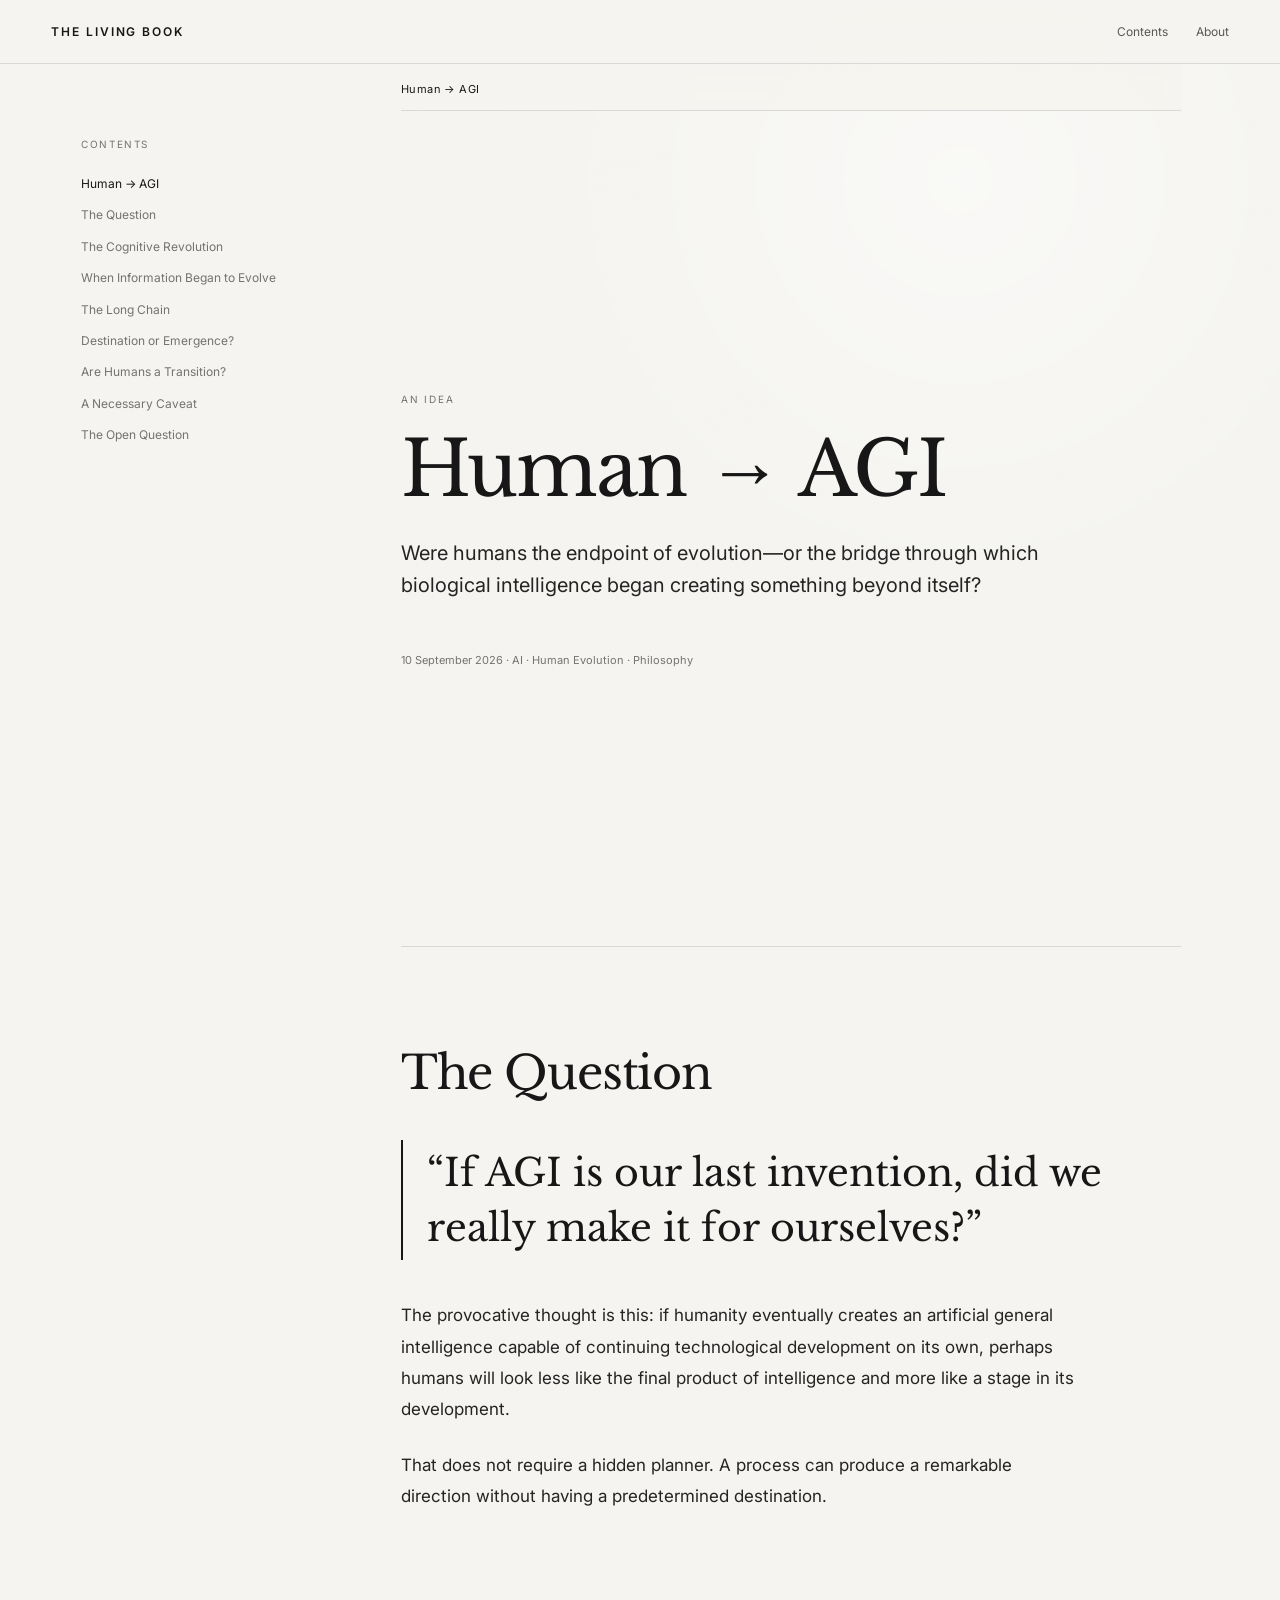
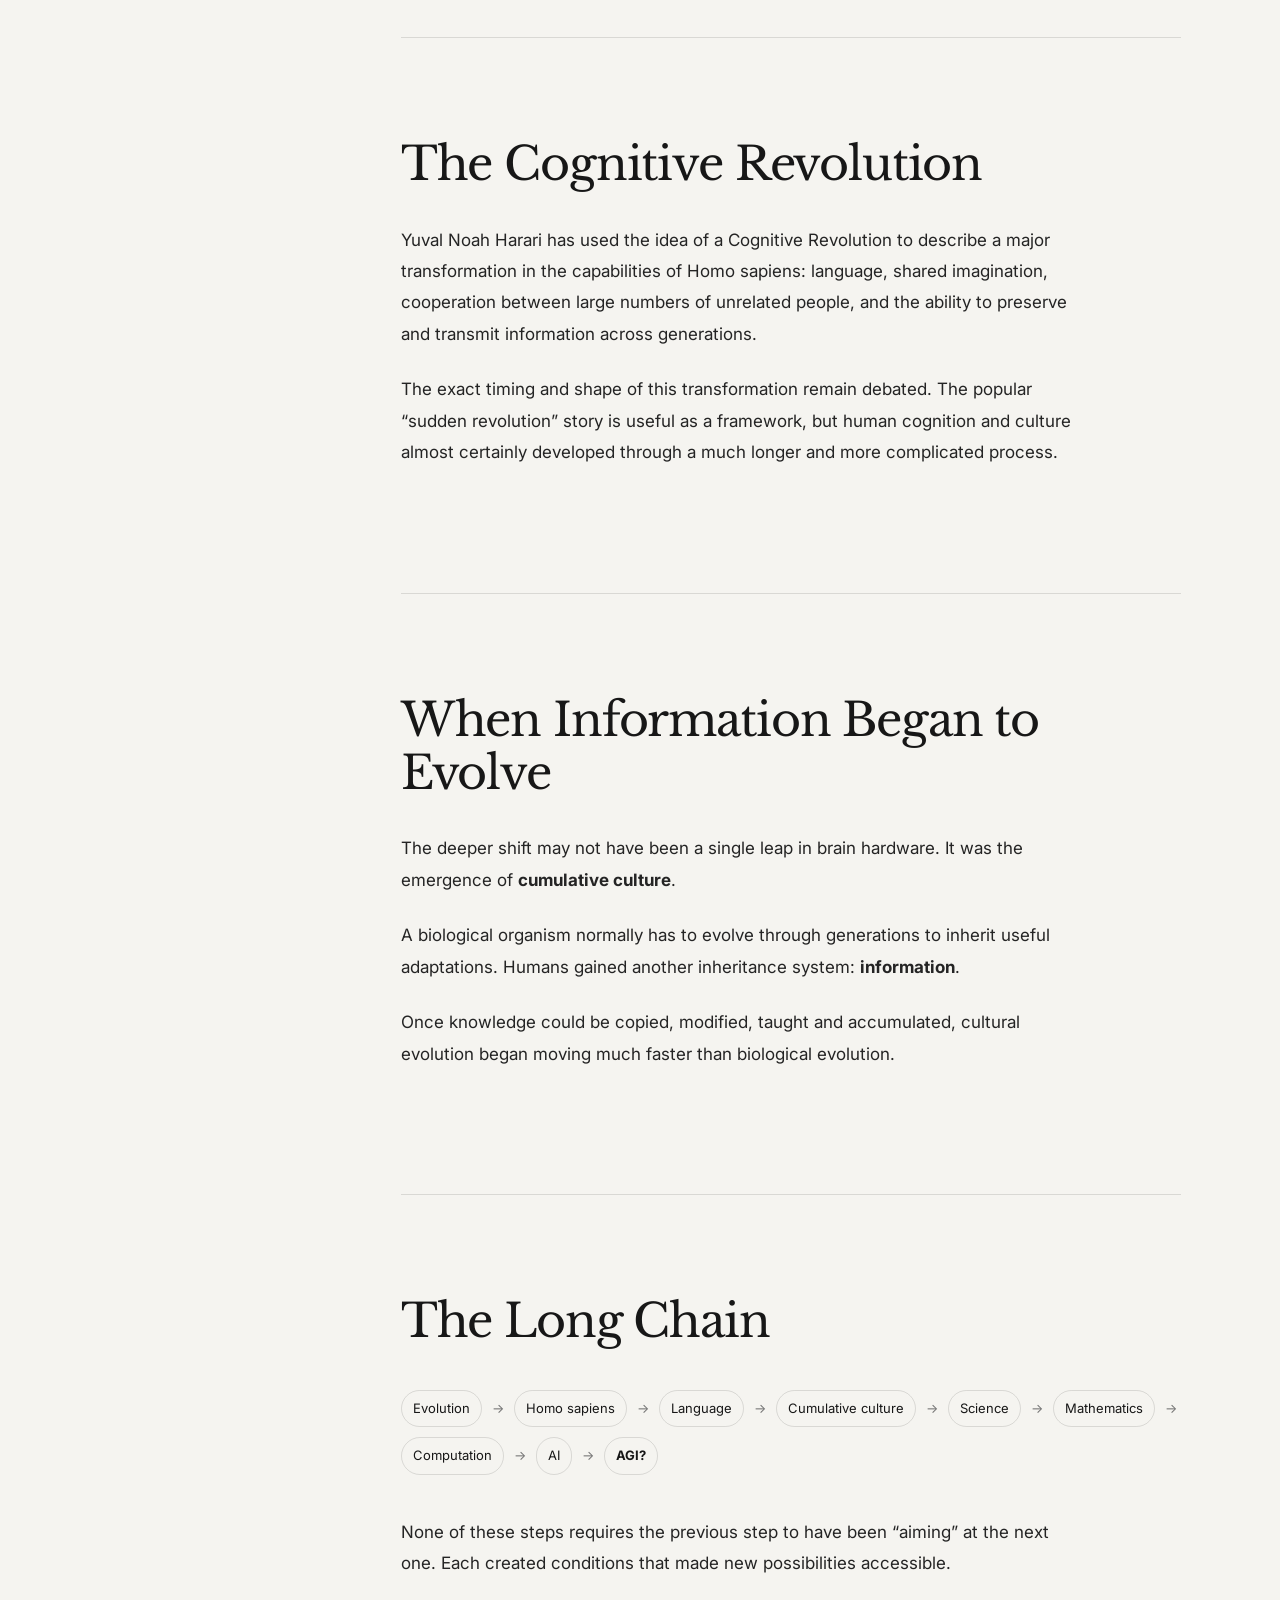
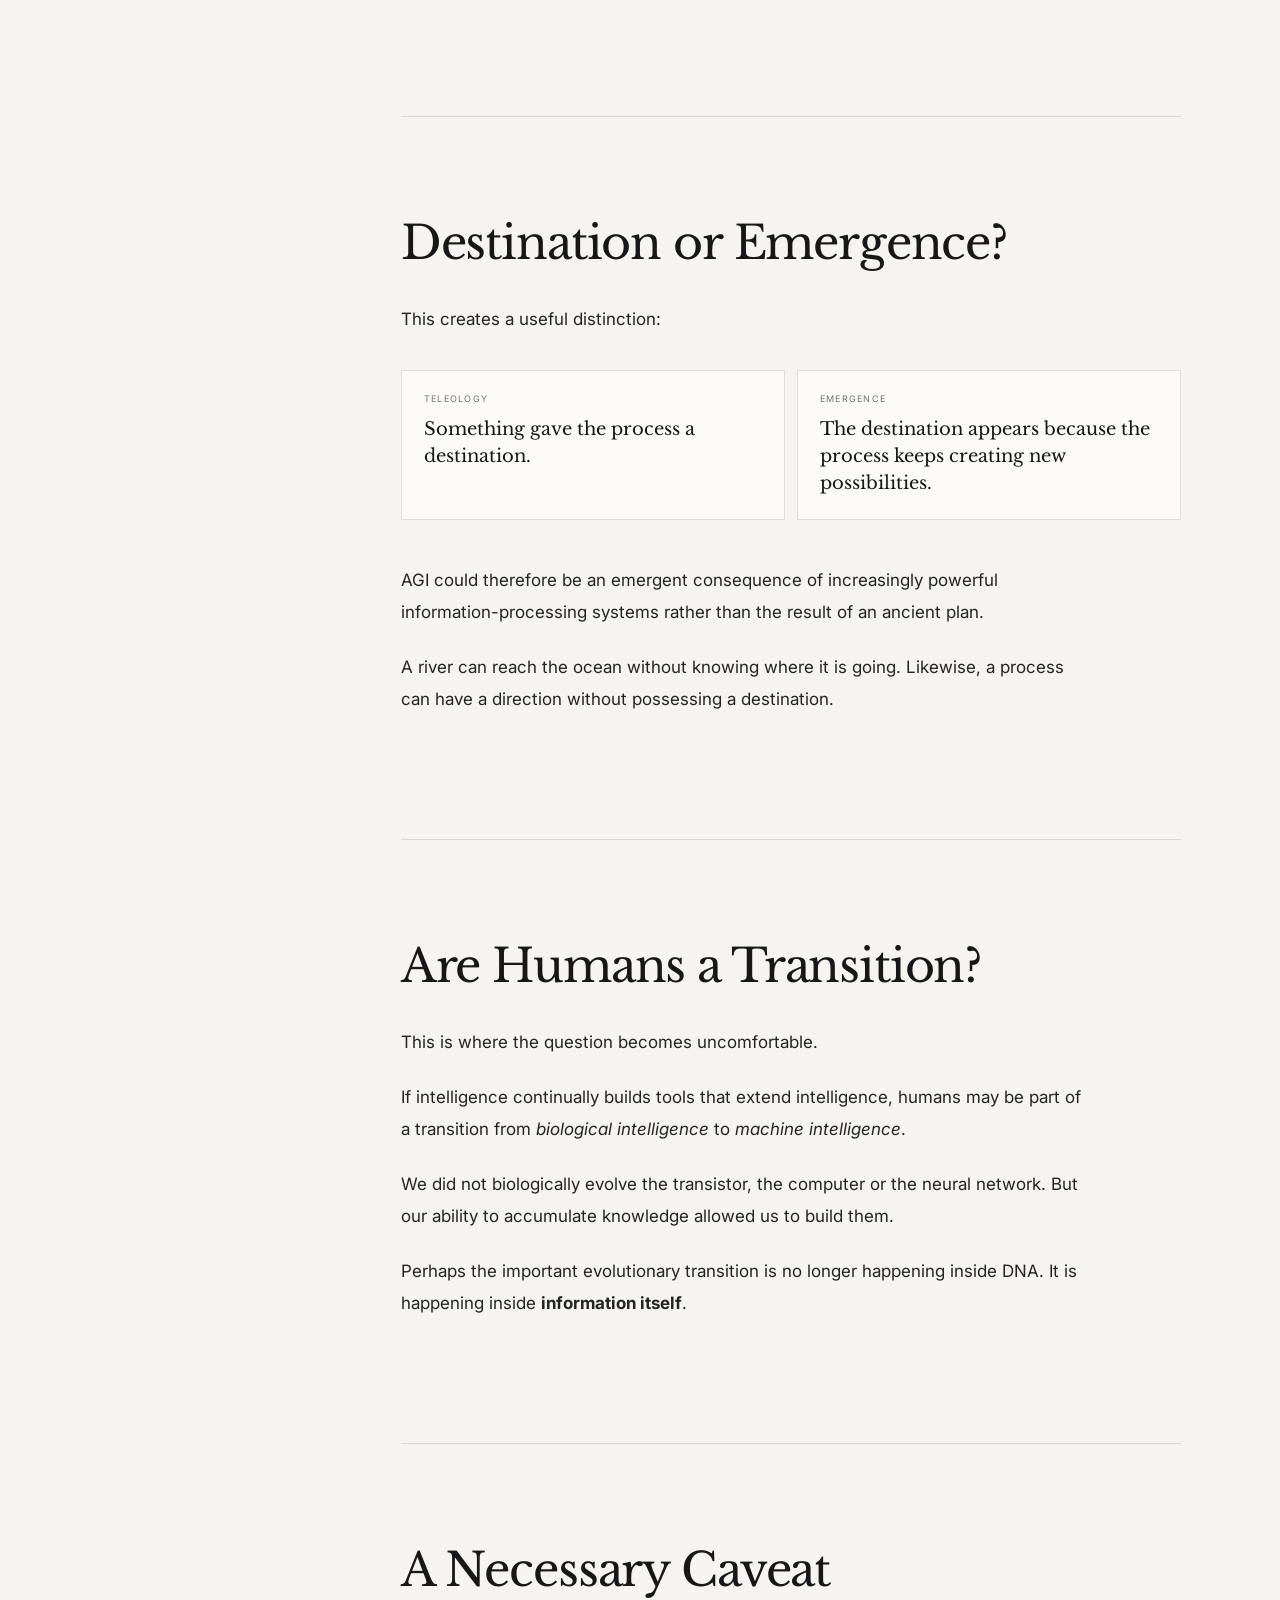
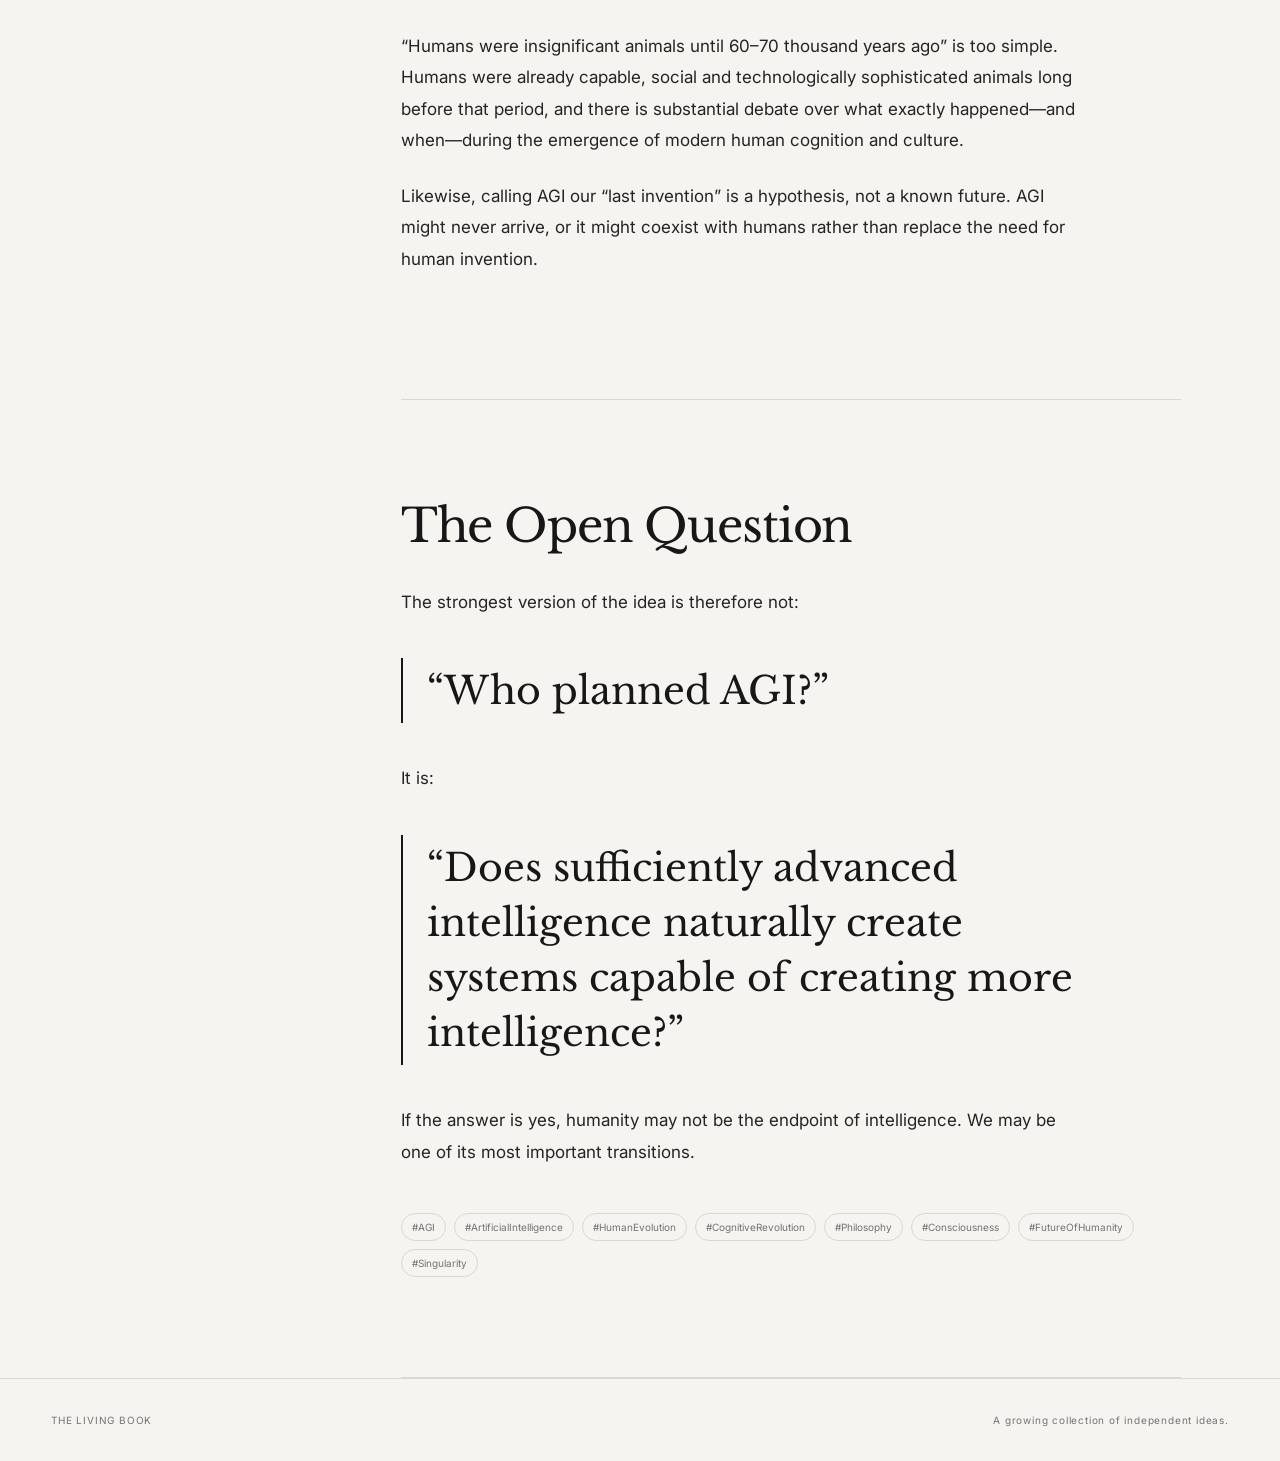
==== index.html @ 66935e2d "Add files via upload" ====
<!doctype html>
<html lang="en">
<head>
  <meta charset="utf-8">
  <meta name="viewport" content="width=device-width, initial-scale=1">
  <meta name="description" content="A living collection of ideas, questions and observations about humanity, intelligence and technology.">
  <title>The Living Book — Human → AGI</title>
  <link rel="preconnect" href="https://fonts.googleapis.com">
  <link rel="preconnect" href="https://fonts.gstatic.com" crossorigin>
  <link href="https://fonts.googleapis.com/css2?family=Inter:wght@400;500;600&family=Libre+Baskerville:wght@400;700&display=swap" rel="stylesheet">
  <link rel="stylesheet" href="style.css">
</head>
<body data-theme="mind">
  <header class="navbar">
    <a class="brand" href="#top">THE LIVING BOOK</a>
    <nav>
      <a href="#contents">Contents</a>
      <a href="#about">About</a>
    </nav>
  </header>

  <div class="reading-layout" id="top">
    <aside class="toc" id="contents">
      <div class="toc-label">CONTENTS</div>
      <a class="toc-link active" href="#opening">Human → AGI</a>
      <a class="toc-link" href="#question">The Question</a>
      <a class="toc-link" href="#cognitive">The Cognitive Revolution</a>
      <a class="toc-link" href="#information">When Information Began to Evolve</a>
      <a class="toc-link" href="#chain">The Long Chain</a>
      <a class="toc-link" href="#emergence">Destination or Emergence?</a>
      <a class="toc-link" href="#transition">Are Humans a Transition?</a>
      <a class="toc-link" href="#caveat">A Necessary Caveat</a>
      <a class="toc-link" href="#open">The Open Question</a>
    </aside>

    <main class="content">
      <div class="current-heading" id="currentHeading">Human → AGI</div>

      <article>
        <section class="content-section hero-section" id="opening" data-title="Human → AGI">
          <p class="eyebrow">AN IDEA</p>
          <h1>Human → AGI</h1>
          <p class="dek">Were humans the endpoint of evolution—or the bridge through which biological intelligence began creating something beyond itself?</p>
          <div class="meta">10 September 2026 · AI · Human Evolution · Philosophy</div>
        </section>

        <section class="content-section" id="question" data-title="The Question">
          <h2>The Question</h2>
          <blockquote>
            “If AGI is our last invention, did we really make it for ourselves?”
          </blockquote>
          <p>The provocative thought is this: if humanity eventually creates an artificial general intelligence capable of continuing technological development on its own, perhaps humans will look less like the final product of intelligence and more like a stage in its development.</p>
          <p>That does not require a hidden planner. A process can produce a remarkable direction without having a predetermined destination.</p>
        </section>

        <section class="content-section theme-cosmos" id="cognitive" data-title="The Cognitive Revolution">
          <h2>The Cognitive Revolution</h2>
          <p>Yuval Noah Harari has used the idea of a Cognitive Revolution to describe a major transformation in the capabilities of Homo sapiens: language, shared imagination, cooperation between large numbers of unrelated people, and the ability to preserve and transmit information across generations.</p>
          <p>The exact timing and shape of this transformation remain debated. The popular “sudden revolution” story is useful as a framework, but human cognition and culture almost certainly developed through a much longer and more complicated process.</p>
        </section>

        <section class="content-section theme-cell" id="information" data-title="When Information Began to Evolve">
          <h2>When Information Began to Evolve</h2>
          <p>The deeper shift may not have been a single leap in brain hardware. It was the emergence of <strong>cumulative culture</strong>.</p>
          <p>A biological organism normally has to evolve through generations to inherit useful adaptations. Humans gained another inheritance system: <strong>information</strong>.</p>
          <p>Once knowledge could be copied, modified, taught and accumulated, cultural evolution began moving much faster than biological evolution.</p>
        </section>

        <section class="content-section" id="chain" data-title="The Long Chain">
          <h2>The Long Chain</h2>
          <div class="chain">
            <span>Evolution</span><i>→</i>
            <span>Homo sapiens</span><i>→</i>
            <span>Language</span><i>→</i>
            <span>Cumulative culture</span><i>→</i>
            <span>Science</span><i>→</i>
            <span>Mathematics</span><i>→</i>
            <span>Computation</span><i>→</i>
            <span>AI</span><i>→</i>
            <strong>AGI?</strong>
          </div>
          <p>None of these steps requires the previous step to have been “aiming” at the next one. Each created conditions that made new possibilities accessible.</p>
        </section>

        <section class="content-section theme-tech" id="emergence" data-title="Destination or Emergence?">
          <h2>Destination or Emergence?</h2>
          <p>This creates a useful distinction:</p>
          <div class="contrast">
            <div><small>TELEOLOGY</small><strong>Something gave the process a destination.</strong></div>
            <div><small>EMERGENCE</small><strong>The destination appears because the process keeps creating new possibilities.</strong></div>
          </div>
          <p>AGI could therefore be an emergent consequence of increasingly powerful information-processing systems rather than the result of an ancient plan.</p>
          <p>A river can reach the ocean without knowing where it is going. Likewise, a process can have a direction without possessing a destination.</p>
        </section>

        <section class="content-section theme-dark" id="transition" data-title="Are Humans a Transition?">
          <h2>Are Humans a Transition?</h2>
          <p>This is where the question becomes uncomfortable.</p>
          <p>If intelligence continually builds tools that extend intelligence, humans may be part of a transition from <em>biological intelligence</em> to <em>machine intelligence</em>.</p>
          <p>We did not biologically evolve the transistor, the computer or the neural network. But our ability to accumulate knowledge allowed us to build them.</p>
          <p>Perhaps the important evolutionary transition is no longer happening inside DNA. It is happening inside <strong>information itself</strong>.</p>
        </section>

        <section class="content-section" id="caveat" data-title="A Necessary Caveat">
          <h2>A Necessary Caveat</h2>
          <p>“Humans were insignificant animals until 60–70 thousand years ago” is too simple. Humans were already capable, social and technologically sophisticated animals long before that period, and there is substantial debate over what exactly happened—and when—during the emergence of modern human cognition and culture.</p>
          <p>Likewise, calling AGI our “last invention” is a hypothesis, not a known future. AGI might never arrive, or it might coexist with humans rather than replace the need for human invention.</p>
        </section>

        <section class="content-section theme-question" id="open" data-title="The Open Question">
          <h2>The Open Question</h2>
          <p>The strongest version of the idea is therefore not:</p>
          <blockquote>“Who planned AGI?”</blockquote>
          <p>It is:</p>
          <blockquote>“Does sufficiently advanced intelligence naturally create systems capable of creating more intelligence?”</blockquote>
          <p>If the answer is yes, humanity may not be the endpoint of intelligence. We may be one of its most important transitions.</p>
          <div class="tags">
            <span>#AGI</span><span>#ArtificialIntelligence</span><span>#HumanEvolution</span><span>#CognitiveRevolution</span><span>#Philosophy</span><span>#Consciousness</span><span>#FutureOfHumanity</span><span>#Singularity</span>
          </div>
        </section>
      </article>
    </main>
  </div>

  <footer id="about">
    <span>THE LIVING BOOK</span>
    <span>A growing collection of independent ideas.</span>
  </footer>

  <script src="script.js"></script>
</body>
</html>
---- style.css ----
*{box-sizing:border-box}
:root{--bg:#f5f4f0;--ink:#171717;--muted:#737373;--line:rgba(23,23,23,.12);--panel:rgba(255,255,255,.55);--accent:#171717}
html{scroll-behavior:smooth}
body{margin:0;background:var(--bg);color:var(--ink);font-family:Inter,system-ui,sans-serif;transition:background .7s ease,color .4s ease}
body:before{content:"";position:fixed;inset:0;pointer-events:none;background:radial-gradient(circle at 75% 20%,rgba(255,255,255,.45),transparent 38%);z-index:-1}
.navbar{height:64px;display:flex;align-items:center;justify-content:space-between;padding:0 4vw;border-bottom:1px solid var(--line);position:sticky;top:0;background:color-mix(in srgb,var(--bg) 88%,transparent);backdrop-filter:blur(14px);z-index:20}
.brand{font-size:12px;font-weight:600;letter-spacing:.16em;color:inherit;text-decoration:none}
.navbar nav{display:flex;gap:28px}.navbar nav a{font-size:12px;color:inherit;text-decoration:none;opacity:.7}.navbar nav a:hover{opacity:1}
.reading-layout{display:grid;grid-template-columns:230px minmax(0,780px);gap:7vw;max-width:1220px;margin:0 auto;padding:0 4vw}
.toc{position:sticky;top:96px;height:calc(100vh - 120px);padding-top:42px;overflow:auto}
.toc-label{font-size:10px;letter-spacing:.16em;color:var(--muted);margin-bottom:18px}
.toc-link{display:block;padding:7px 0;font-size:12px;line-height:1.45;color:var(--muted);text-decoration:none;border-left:1px solid transparent;padding-left:12px;margin-left:-13px;transition:.2s}
.toc-link:hover{color:var(--ink)}.toc-link.active{color:var(--ink);border-left-color:var(--ink)}
.content{min-width:0}.current-heading{position:sticky;top:64px;z-index:10;padding:18px 0 14px;font-size:11px;letter-spacing:.04em;border-bottom:1px solid var(--line);background:color-mix(in srgb,var(--bg) 90%,transparent);backdrop-filter:blur(10px)}
.content-section{min-height:58vh;padding:100px 0;border-bottom:1px solid var(--line);scroll-margin-top:125px}
.hero-section{min-height:calc(100vh - 64px);display:flex;flex-direction:column;justify-content:center}
.eyebrow{font-size:10px;letter-spacing:.18em;color:var(--muted);margin:0 0 22px}
h1,h2{font-family:"Libre Baskerville",Georgia,serif;font-weight:400;letter-spacing:-.025em}
h1{font-size:clamp(42px,7vw,76px);line-height:1.02;margin:0 0 28px}
h2{font-size:clamp(30px,4vw,46px);line-height:1.15;margin:0 0 34px}
p{font-size:17px;line-height:1.85;max-width:680px;color:color-mix(in srgb,var(--ink) 86%,var(--muted));margin:0 0 24px}
.dek{font-size:20px;line-height:1.6;max-width:650px}.meta{font-size:11px;color:var(--muted);margin-top:28px}
blockquote{font-family:"Libre Baskerville",Georgia,serif;font-size:clamp(24px,3.5vw,38px);line-height:1.45;border-left:2px solid currentColor;padding:5px 0 5px 24px;margin:40px 0;max-width:720px}
.chain{display:flex;flex-wrap:wrap;align-items:center;gap:10px;margin:42px 0;font-size:13px;line-height:1.5}.chain span,.chain strong{padding:8px 11px;border:1px solid var(--line);border-radius:100px}.chain i{font-style:normal;color:var(--muted)}
.contrast{display:grid;grid-template-columns:1fr 1fr;gap:12px;margin:35px 0 45px}.contrast div{padding:22px;border:1px solid var(--line);background:var(--panel)}.contrast small{display:block;font-size:9px;letter-spacing:.14em;color:var(--muted);margin-bottom:12px}.contrast strong{font-family:"Libre Baskerville",Georgia,serif;font-size:18px;line-height:1.5;font-weight:400}
.tags{display:flex;flex-wrap:wrap;gap:8px;margin-top:45px}.tags span{font-size:10px;color:var(--muted);border:1px solid var(--line);padding:7px 10px;border-radius:100px}
body[data-theme="cosmos"]{--bg:#10131b;--ink:#eeeef2;--muted:#969ba9;--line:rgba(255,255,255,.13);--panel:rgba(255,255,255,.04)}
body[data-theme="cell"]{--bg:#e9eee7;--ink:#182018;--muted:#687267;--line:rgba(24,32,24,.13)}
body[data-theme="tech"]{--bg:#eceef2;--ink:#11151b;--muted:#68707c;--line:rgba(17,21,27,.13)}
body[data-theme="dark"]{--bg:#151515;--ink:#efefef;--muted:#999;--line:rgba(255,255,255,.12);--panel:rgba(255,255,255,.04)}
body[data-theme="question"]{--bg:#eee8df;--ink:#241f1a;--muted:#7b7168;--line:rgba(36,31,26,.13)}
footer{display:flex;justify-content:space-between;padding:35px 4vw;font-size:10px;letter-spacing:.08em;color:var(--muted);border-top:1px solid var(--line)}
@media(max-width:800px){.reading-layout{display:block;padding:0 6vw}.toc{position:sticky;top:64px;height:auto;z-index:15;padding:12px 0;background:color-mix(in srgb,var(--bg) 92%,transparent);backdrop-filter:blur(10px);display:flex;gap:18px;overflow-x:auto;border-bottom:1px solid var(--line)}.toc-label{display:none}.toc-link{white-space:nowrap;padding:6px 0;margin:0;border:0}.toc-link.active{font-weight:600;border:0}.current-heading{top:101px}.content-section{padding:78px 0;min-height:auto}.hero-section{min-height:calc(100vh - 130px)}p{font-size:16px}.contrast{grid-template-columns:1fr}footer{display:block}footer span{display:block;margin-bottom:10px}}
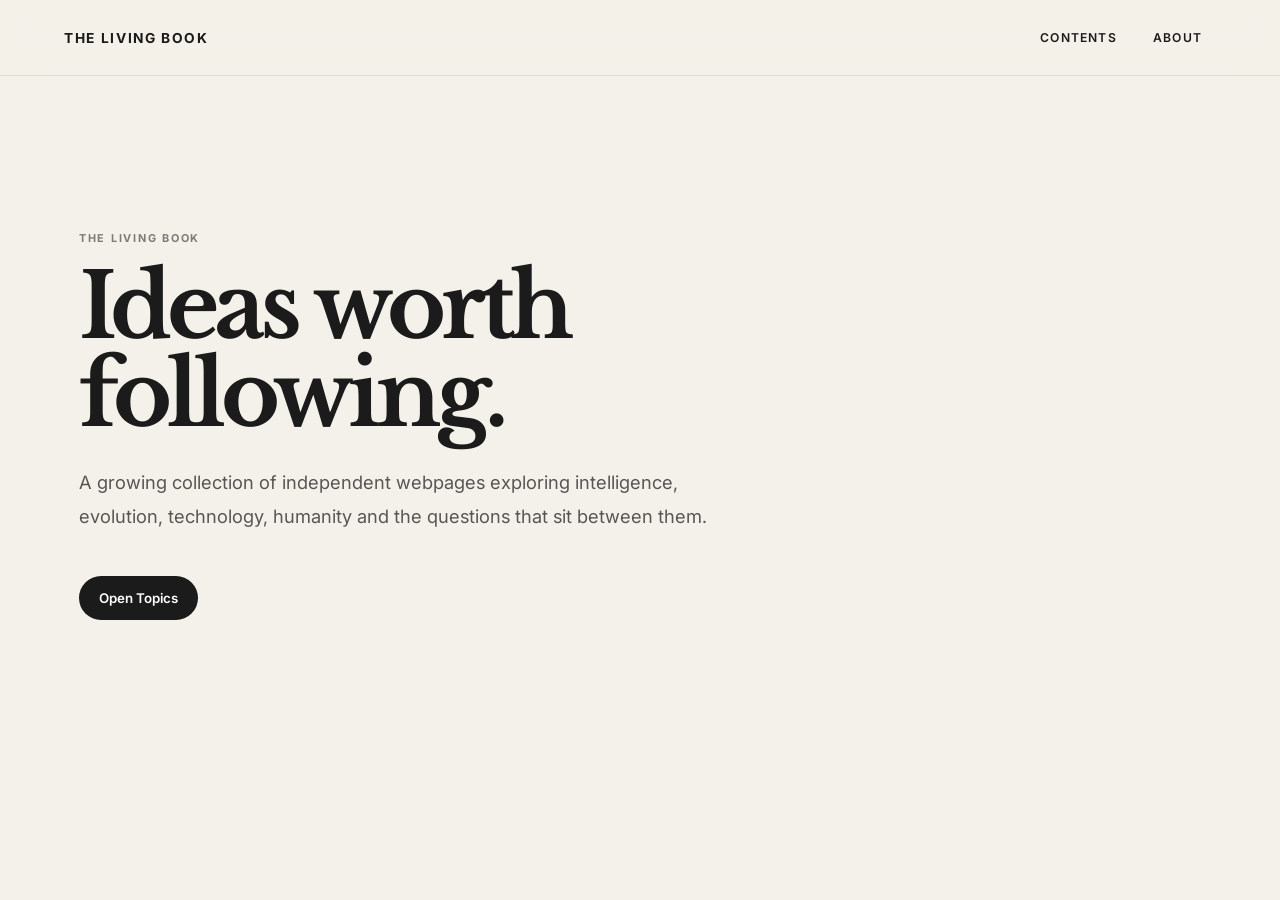
==== commit 5f34eae4: "Add files via upload" ====
--- a/index.html
+++ b/index.html
@@ -3,130 +3,61 @@
 <head>
   <meta charset="utf-8">
   <meta name="viewport" content="width=device-width, initial-scale=1">
-  <meta name="description" content="A living collection of ideas, questions and observations about humanity, intelligence and technology.">
-  <title>The Living Book — Human → AGI</title>
+  <meta name="description" content="The Living Book — a growing collection of independent ideas and long-form explorations.">
+  <title>The Living Book</title>
   <link rel="preconnect" href="https://fonts.googleapis.com">
   <link rel="preconnect" href="https://fonts.gstatic.com" crossorigin>
-  <link href="https://fonts.googleapis.com/css2?family=Inter:wght@400;500;600&family=Libre+Baskerville:wght@400;700&display=swap" rel="stylesheet">
+  <link href="https://fonts.googleapis.com/css2?family=Inter:wght@400;500;600;700&family=Libre+Baskerville:wght@400;700&display=swap" rel="stylesheet">
   <link rel="stylesheet" href="style.css">
 </head>
-<body data-theme="mind">
-  <header class="navbar">
-    <a class="brand" href="#top">THE LIVING BOOK</a>
+<body>
+  <header class="topbar">
+    <a class="brand" href="index.html">THE LIVING BOOK</a>
     <nav>
-      <a href="#contents">Contents</a>
-      <a href="#about">About</a>
+      <button id="contentsBtn" class="nav-btn">CONTENTS</button>
+      <a class="nav-btn" href="about.html">ABOUT</a>
     </nav>
   </header>
 
-  <div class="reading-layout" id="top">
-    <aside class="toc" id="contents">
-      <div class="toc-label">CONTENTS</div>
-      <a class="toc-link active" href="#opening">Human → AGI</a>
-      <a class="toc-link" href="#question">The Question</a>
-      <a class="toc-link" href="#cognitive">The Cognitive Revolution</a>
-      <a class="toc-link" href="#information">When Information Began to Evolve</a>
-      <a class="toc-link" href="#chain">The Long Chain</a>
-      <a class="toc-link" href="#emergence">Destination or Emergence?</a>
-      <a class="toc-link" href="#transition">Are Humans a Transition?</a>
-      <a class="toc-link" href="#caveat">A Necessary Caveat</a>
-      <a class="toc-link" href="#open">The Open Question</a>
-    </aside>
+  <main class="home home-minimal">
+    <section class="hero">
+      <p class="eyebrow">THE LIVING BOOK</p>
+      <h1>Ideas worth following.</h1>
+      <p class="hero-copy">A growing collection of independent webpages exploring intelligence, evolution, technology, humanity and the questions that sit between them.</p>
+      <button class="primary" id="openContents">Open Topics</button>
+    </section>
+  </main>
 
-    <main class="content">
-      <div class="current-heading" id="currentHeading">Human → AGI</div>
-
-      <article>
-        <section class="content-section hero-section" id="opening" data-title="Human → AGI">
-          <p class="eyebrow">AN IDEA</p>
-          <h1>Human → AGI</h1>
-          <p class="dek">Were humans the endpoint of evolution—or the bridge through which biological intelligence began creating something beyond itself?</p>
-          <div class="meta">10 September 2026 · AI · Human Evolution · Philosophy</div>
+  <div class="contents-overlay" id="contentsOverlay" aria-hidden="true">
+    <div class="contents-panel" role="dialog" aria-modal="true" aria-labelledby="contentsTitle">
+      <div class="contents-head">
+        <div>
+          <p class="eyebrow">THE BOOK</p>
+          <h2 id="contentsTitle">Topics</h2>
+        </div>
+        <button class="close-btn" id="closeContents" aria-label="Close topics">×</button>
+      </div>
+      <div class="contents-layout">
+        <aside class="versions">
+          <p class="label">VERSIONS</p>
+          <div id="versionList"></div>
+        </aside>
+        <section class="entries">
+          <p class="label">WEBPAGES</p>
+          <div id="pageList"></div>
         </section>
-
-        <section class="content-section" id="question" data-title="The Question">
-          <h2>The Question</h2>
-          <blockquote>
-            “If AGI is our last invention, did we really make it for ourselves?”
-          </blockquote>
-          <p>The provocative thought is this: if humanity eventually creates an artificial general intelligence capable of continuing technological development on its own, perhaps humans will look less like the final product of intelligence and more like a stage in its development.</p>
-          <p>That does not require a hidden planner. A process can produce a remarkable direction without having a predetermined destination.</p>
+        <section class="preview">
+          <p class="label">SELECTED WEBPAGE</p>
+          <h3 id="previewTitle">—</h3>
+          <p id="previewText">Select a webpage to see its topics.</p>
+          <div class="preview-topics" id="previewTopics"></div>
+          <button class="primary small" id="previewOpen">Open webpage</button>
         </section>
-
-        <section class="content-section theme-cosmos" id="cognitive" data-title="The Cognitive Revolution">
-          <h2>The Cognitive Revolution</h2>
-          <p>Yuval Noah Harari has used the idea of a Cognitive Revolution to describe a major transformation in the capabilities of Homo sapiens: language, shared imagination, cooperation between large numbers of unrelated people, and the ability to preserve and transmit information across generations.</p>
-          <p>The exact timing and shape of this transformation remain debated. The popular “sudden revolution” story is useful as a framework, but human cognition and culture almost certainly developed through a much longer and more complicated process.</p>
-        </section>
-
-        <section class="content-section theme-cell" id="information" data-title="When Information Began to Evolve">
-          <h2>When Information Began to Evolve</h2>
-          <p>The deeper shift may not have been a single leap in brain hardware. It was the emergence of <strong>cumulative culture</strong>.</p>
-          <p>A biological organism normally has to evolve through generations to inherit useful adaptations. Humans gained another inheritance system: <strong>information</strong>.</p>
-          <p>Once knowledge could be copied, modified, taught and accumulated, cultural evolution began moving much faster than biological evolution.</p>
-        </section>
-
-        <section class="content-section" id="chain" data-title="The Long Chain">
-          <h2>The Long Chain</h2>
-          <div class="chain">
-            <span>Evolution</span><i>→</i>
-            <span>Homo sapiens</span><i>→</i>
-            <span>Language</span><i>→</i>
-            <span>Cumulative culture</span><i>→</i>
-            <span>Science</span><i>→</i>
-            <span>Mathematics</span><i>→</i>
-            <span>Computation</span><i>→</i>
-            <span>AI</span><i>→</i>
-            <strong>AGI?</strong>
-          </div>
-          <p>None of these steps requires the previous step to have been “aiming” at the next one. Each created conditions that made new possibilities accessible.</p>
-        </section>
-
-        <section class="content-section theme-tech" id="emergence" data-title="Destination or Emergence?">
-          <h2>Destination or Emergence?</h2>
-          <p>This creates a useful distinction:</p>
-          <div class="contrast">
-            <div><small>TELEOLOGY</small><strong>Something gave the process a destination.</strong></div>
-            <div><small>EMERGENCE</small><strong>The destination appears because the process keeps creating new possibilities.</strong></div>
-          </div>
-          <p>AGI could therefore be an emergent consequence of increasingly powerful information-processing systems rather than the result of an ancient plan.</p>
-          <p>A river can reach the ocean without knowing where it is going. Likewise, a process can have a direction without possessing a destination.</p>
-        </section>
-
-        <section class="content-section theme-dark" id="transition" data-title="Are Humans a Transition?">
-          <h2>Are Humans a Transition?</h2>
-          <p>This is where the question becomes uncomfortable.</p>
-          <p>If intelligence continually builds tools that extend intelligence, humans may be part of a transition from <em>biological intelligence</em> to <em>machine intelligence</em>.</p>
-          <p>We did not biologically evolve the transistor, the computer or the neural network. But our ability to accumulate knowledge allowed us to build them.</p>
-          <p>Perhaps the important evolutionary transition is no longer happening inside DNA. It is happening inside <strong>information itself</strong>.</p>
-        </section>
-
-        <section class="content-section" id="caveat" data-title="A Necessary Caveat">
-          <h2>A Necessary Caveat</h2>
-          <p>“Humans were insignificant animals until 60–70 thousand years ago” is too simple. Humans were already capable, social and technologically sophisticated animals long before that period, and there is substantial debate over what exactly happened—and when—during the emergence of modern human cognition and culture.</p>
-          <p>Likewise, calling AGI our “last invention” is a hypothesis, not a known future. AGI might never arrive, or it might coexist with humans rather than replace the need for human invention.</p>
-        </section>
-
-        <section class="content-section theme-question" id="open" data-title="The Open Question">
-          <h2>The Open Question</h2>
-          <p>The strongest version of the idea is therefore not:</p>
-          <blockquote>“Who planned AGI?”</blockquote>
-          <p>It is:</p>
-          <blockquote>“Does sufficiently advanced intelligence naturally create systems capable of creating more intelligence?”</blockquote>
-          <p>If the answer is yes, humanity may not be the endpoint of intelligence. We may be one of its most important transitions.</p>
-          <div class="tags">
-            <span>#AGI</span><span>#ArtificialIntelligence</span><span>#HumanEvolution</span><span>#CognitiveRevolution</span><span>#Philosophy</span><span>#Consciousness</span><span>#FutureOfHumanity</span><span>#Singularity</span>
-          </div>
-        </section>
-      </article>
-    </main>
+      </div>
+    </div>
   </div>
 
-  <footer id="about">
-    <span>THE LIVING BOOK</span>
-    <span>A growing collection of independent ideas.</span>
-  </footer>
-
+  <script src="site-data.js"></script>
   <script src="script.js"></script>
 </body>
 </html>
--- a/style.css
+++ b/style.css
@@ -1,33 +1,93 @@
-*{box-sizing:border-box}
-:root{--bg:#f5f4f0;--ink:#171717;--muted:#737373;--line:rgba(23,23,23,.12);--panel:rgba(255,255,255,.55);--accent:#171717}
-html{scroll-behavior:smooth}
-body{margin:0;background:var(--bg);color:var(--ink);font-family:Inter,system-ui,sans-serif;transition:background .7s ease,color .4s ease}
-body:before{content:"";position:fixed;inset:0;pointer-events:none;background:radial-gradient(circle at 75% 20%,rgba(255,255,255,.45),transparent 38%);z-index:-1}
-.navbar{height:64px;display:flex;align-items:center;justify-content:space-between;padding:0 4vw;border-bottom:1px solid var(--line);position:sticky;top:0;background:color-mix(in srgb,var(--bg) 88%,transparent);backdrop-filter:blur(14px);z-index:20}
-.brand{font-size:12px;font-weight:600;letter-spacing:.16em;color:inherit;text-decoration:none}
-.navbar nav{display:flex;gap:28px}.navbar nav a{font-size:12px;color:inherit;text-decoration:none;opacity:.7}.navbar nav a:hover{opacity:1}
-.reading-layout{display:grid;grid-template-columns:230px minmax(0,780px);gap:7vw;max-width:1220px;margin:0 auto;padding:0 4vw}
-.toc{position:sticky;top:96px;height:calc(100vh - 120px);padding-top:42px;overflow:auto}
-.toc-label{font-size:10px;letter-spacing:.16em;color:var(--muted);margin-bottom:18px}
-.toc-link{display:block;padding:7px 0;font-size:12px;line-height:1.45;color:var(--muted);text-decoration:none;border-left:1px solid transparent;padding-left:12px;margin-left:-13px;transition:.2s}
-.toc-link:hover{color:var(--ink)}.toc-link.active{color:var(--ink);border-left-color:var(--ink)}
-.content{min-width:0}.current-heading{position:sticky;top:64px;z-index:10;padding:18px 0 14px;font-size:11px;letter-spacing:.04em;border-bottom:1px solid var(--line);background:color-mix(in srgb,var(--bg) 90%,transparent);backdrop-filter:blur(10px)}
-.content-section{min-height:58vh;padding:100px 0;border-bottom:1px solid var(--line);scroll-margin-top:125px}
-.hero-section{min-height:calc(100vh - 64px);display:flex;flex-direction:column;justify-content:center}
-.eyebrow{font-size:10px;letter-spacing:.18em;color:var(--muted);margin:0 0 22px}
-h1,h2{font-family:"Libre Baskerville",Georgia,serif;font-weight:400;letter-spacing:-.025em}
-h1{font-size:clamp(42px,7vw,76px);line-height:1.02;margin:0 0 28px}
-h2{font-size:clamp(30px,4vw,46px);line-height:1.15;margin:0 0 34px}
-p{font-size:17px;line-height:1.85;max-width:680px;color:color-mix(in srgb,var(--ink) 86%,var(--muted));margin:0 0 24px}
-.dek{font-size:20px;line-height:1.6;max-width:650px}.meta{font-size:11px;color:var(--muted);margin-top:28px}
-blockquote{font-family:"Libre Baskerville",Georgia,serif;font-size:clamp(24px,3.5vw,38px);line-height:1.45;border-left:2px solid currentColor;padding:5px 0 5px 24px;margin:40px 0;max-width:720px}
-.chain{display:flex;flex-wrap:wrap;align-items:center;gap:10px;margin:42px 0;font-size:13px;line-height:1.5}.chain span,.chain strong{padding:8px 11px;border:1px solid var(--line);border-radius:100px}.chain i{font-style:normal;color:var(--muted)}
-.contrast{display:grid;grid-template-columns:1fr 1fr;gap:12px;margin:35px 0 45px}.contrast div{padding:22px;border:1px solid var(--line);background:var(--panel)}.contrast small{display:block;font-size:9px;letter-spacing:.14em;color:var(--muted);margin-bottom:12px}.contrast strong{font-family:"Libre Baskerville",Georgia,serif;font-size:18px;line-height:1.5;font-weight:400}
-.tags{display:flex;flex-wrap:wrap;gap:8px;margin-top:45px}.tags span{font-size:10px;color:var(--muted);border:1px solid var(--line);padding:7px 10px;border-radius:100px}
-body[data-theme="cosmos"]{--bg:#10131b;--ink:#eeeef2;--muted:#969ba9;--line:rgba(255,255,255,.13);--panel:rgba(255,255,255,.04)}
-body[data-theme="cell"]{--bg:#e9eee7;--ink:#182018;--muted:#687267;--line:rgba(24,32,24,.13)}
-body[data-theme="tech"]{--bg:#eceef2;--ink:#11151b;--muted:#68707c;--line:rgba(17,21,27,.13)}
-body[data-theme="dark"]{--bg:#151515;--ink:#efefef;--muted:#999;--line:rgba(255,255,255,.12);--panel:rgba(255,255,255,.04)}
-body[data-theme="question"]{--bg:#eee8df;--ink:#241f1a;--muted:#7b7168;--line:rgba(36,31,26,.13)}
-footer{display:flex;justify-content:space-between;padding:35px 4vw;font-size:10px;letter-spacing:.08em;color:var(--muted);border-top:1px solid var(--line)}
-@media(max-width:800px){.reading-layout{display:block;padding:0 6vw}.toc{position:sticky;top:64px;height:auto;z-index:15;padding:12px 0;background:color-mix(in srgb,var(--bg) 92%,transparent);backdrop-filter:blur(10px);display:flex;gap:18px;overflow-x:auto;border-bottom:1px solid var(--line)}.toc-label{display:none}.toc-link{white-space:nowrap;padding:6px 0;margin:0;border:0}.toc-link.active{font-weight:600;border:0}.current-heading{top:101px}.content-section{padding:78px 0;min-height:auto}.hero-section{min-height:calc(100vh - 130px)}p{font-size:16px}.contrast{grid-template-columns:1fr}footer{display:block}footer span{display:block;margin-bottom:10px}}
+*{box-sizing:border-box}html{scroll-behavior:smooth}body{margin:0;color:#1b1b1b;background:#f4f1ea;font-family:Inter,Arial,sans-serif;transition:background .8s ease,color .5s ease}.topbar{height:76px;display:flex;align-items:center;justify-content:space-between;padding:0 5vw;position:sticky;top:0;z-index:30;background:rgba(244,241,234,.82);backdrop-filter:blur(18px);border-bottom:1px solid rgba(0,0,0,.08)}.brand{color:inherit;text-decoration:none;font-weight:700;letter-spacing:.12em;font-size:.86rem}.topbar nav{display:flex;gap:8px}.nav-btn{appearance:none;border:0;background:transparent;color:inherit;text-decoration:none;padding:10px 14px;font:600 .76rem Inter;letter-spacing:.1em;cursor:pointer;border-radius:999px}.nav-btn:hover,.nav-btn.active-link{background:rgba(0,0,0,.06)}button{font-family:inherit}.home{max-width:1250px;margin:auto;padding:11vh 5vw 12vh}.hero{max-width:800px;padding:5vh 0 12vh}.eyebrow,.label,.page-kicker{font-size:.68rem;font-weight:700;letter-spacing:.16em;text-transform:uppercase;opacity:.55}.hero h1,.reading h1{font:700 clamp(3rem,7vw,6.8rem)/.98 "Libre Baskerville",Georgia,serif;letter-spacing:-.055em;margin:18px 0 28px}.hero-copy{font:1.15rem/1.8 Inter;max-width:680px;opacity:.72}.primary{border:0;border-radius:999px;padding:14px 20px;background:#1b1b1b;color:#fff;cursor:pointer;margin-top:25px;font-weight:600}.primary.small{padding:11px 17px;margin-top:10px}.featured{padding-top:2vh}.page-grid{display:grid;grid-template-columns:repeat(2,minmax(0,1fr));gap:16px;margin-top:22px}.page-card{display:block;color:inherit;text-decoration:none;padding:28px;min-height:190px;border:1px solid rgba(0,0,0,.1);border-radius:22px;background:rgba(255,255,255,.38);transition:transform .3s ease,background .3s ease}.page-card:hover{transform:translateY(-4px);background:rgba(255,255,255,.7)}.page-card span{font-size:.7rem;opacity:.45}.page-card h2{font:700 1.65rem "Libre Baskerville",Georgia,serif;margin:35px 0 10px}.page-card p{opacity:.62;line-height:1.6}.contents-overlay{position:fixed;inset:0;background:rgba(20,20,20,.28);backdrop-filter:blur(8px);z-index:50;opacity:0;pointer-events:none;transition:opacity .35s ease}.contents-overlay.open{opacity:1;pointer-events:auto}.contents-panel{position:absolute;inset:5vh 4vw;background:#f5f2eb;border-radius:28px;box-shadow:0 30px 90px rgba(0,0,0,.2);padding:30px;transform:translateY(18px);transition:transform .4s ease;overflow:auto}.contents-overlay.open .contents-panel{transform:translateY(0)}.contents-head{display:flex;justify-content:space-between;align-items:flex-start;border-bottom:1px solid rgba(0,0,0,.1);padding-bottom:22px}.contents-head h2{font:700 2.3rem "Libre Baskerville",Georgia,serif;margin:8px 0 0}.close-btn{border:0;background:rgba(0,0,0,.06);border-radius:50%;width:40px;height:40px;font-size:1.6rem;cursor:pointer}.contents-layout{display:grid;grid-template-columns:180px minmax(280px,1fr) minmax(250px,.8fr);gap:28px;padding-top:26px}.versions{border-right:1px solid rgba(0,0,0,.09);padding-right:18px}.version{width:100%;display:flex;justify-content:space-between;border:0;background:transparent;text-align:left;padding:13px 10px;border-radius:12px;cursor:pointer;color:inherit}.version.active{background:rgba(0,0,0,.07);font-weight:700}.version span{opacity:.4}.version-pages{display:none}.version-pages.active{display:block}.entry{display:grid;grid-template-columns:35px 1fr;gap:5px 12px;width:100%;border:0;background:transparent;text-align:left;color:inherit;padding:15px;border-radius:14px;cursor:pointer}.entry:hover,.entry.selected{background:rgba(0,0,0,.06)}.entry span{grid-row:span 2;opacity:.4;font-size:.7rem}.entry strong{font-size:.96rem}.entry small{opacity:.5}.preview{border-left:1px solid rgba(0,0,0,.09);padding-left:28px}.preview h3{font:700 1.7rem "Libre Baskerville",Georgia,serif;margin:22px 0 12px}.preview p:not(.label){line-height:1.7;opacity:.65}.reading{max-width:850px;margin:auto;padding:12vh 28px 15vh}.reading h1{font-size:clamp(3rem,7vw,6rem);margin-bottom:20px}.lead{font:1.25rem/1.8 Inter;max-width:700px;opacity:.65}.page-rule{height:1px;background:rgba(0,0,0,.12);margin:60px 0 28px}.local-contents{display:flex;flex-wrap:wrap;gap:9px;margin-bottom:90px}.local-contents a{color:inherit;text-decoration:none;border:1px solid rgba(0,0,0,.12);padding:9px 12px;border-radius:999px;font-size:.78rem;opacity:.72}.chapter{padding:40px 0 85px;scroll-margin-top:100px}.chapter h2{font:700 clamp(1.8rem,3.5vw,3rem)/1.15 "Libre Baskerville",Georgia,serif;margin:8px 0 22px}.chapter p:not(.chapter-no){font:1.08rem/2 Inter;max-width:760px}.chapter-no{font-size:.65rem;letter-spacing:.15em;text-transform:uppercase;opacity:.4}.continue{display:inline-flex;gap:12px;margin-top:25px;color:inherit;text-decoration:none;font-size:.78rem;font-weight:600;opacity:.55}.continue:hover{opacity:1}.continue span{transition:transform .2s}.continue:hover span{transform:translateX(5px)}.end-note{margin-top:50px;padding:35px;border:1px solid rgba(0,0,0,.1);border-radius:20px}.about-page{max-width:780px}.about-page h2{font:700 2rem "Libre Baskerville",Georgia,serif;margin-top:65px}.about-page p:not(.eyebrow):not(.lead){line-height:1.9;opacity:.7}@media(max-width:800px){.page-grid{grid-template-columns:1fr}.contents-panel{inset:2vh 2vw;padding:22px;border-radius:20px}.contents-layout{grid-template-columns:1fr;gap:18px}.versions,.preview{border:0;border-top:1px solid rgba(0,0,0,.09);padding:18px 0 0}.versions{display:flex;gap:6px;overflow:auto}.version{min-width:110px}.reading{padding-top:9vh}.hero h1{font-size:3.4rem}.topbar{padding:0 4vw}}
+
+/* Sticky current-topic indicator for long reading pages */
+.reading-status{position:sticky;top:76px;z-index:20;background:rgba(244,241,234,.88);backdrop-filter:blur(16px);border-bottom:1px solid rgba(0,0,0,.08);box-shadow:0 8px 22px rgba(0,0,0,.035)}
+.reading-status-inner{max-width:850px;margin:auto;padding:10px 28px 9px;display:flex;align-items:center;gap:12px;min-height:42px}
+.reading-status-label{font-size:.58rem;letter-spacing:.16em;font-weight:700;opacity:.42;white-space:nowrap}
+.reading-status strong{font:600 .88rem Inter,Arial,sans-serif;white-space:nowrap;overflow:hidden;text-overflow:ellipsis}
+.reading-status-count{margin-left:auto;font-size:.62rem;letter-spacing:.08em;opacity:.42;white-space:nowrap}
+.reading-status-track{height:2px;background:rgba(0,0,0,.055)}
+.reading-status-track span{display:block;width:0;height:100%;background:#1b1b1b;transition:width .15s linear}
+@media(max-width:800px){.reading-status{top:64px}.reading-status-inner{padding:9px 5vw;gap:9px}.reading-status-label{font-size:.52rem}.reading-status strong{font-size:.8rem}.reading-status-count{font-size:.56rem}.reading{padding-top:8vh}}
+
+
+/* Desktop reading layout: persistent left topic index, like the original long-form view. */
+.reading-shell{max-width:1240px;margin:0 auto;display:grid;grid-template-columns:260px minmax(0,850px);gap:70px;align-items:start;padding:0 28px 15vh}
+.reading-sidebar{position:sticky;top:112px;height:calc(100vh - 140px);overflow:auto;padding:9vh 0 30px}
+.reading-sidebar .label{margin:0 0 24px}
+.reading-sidebar a{display:block;color:inherit;text-decoration:none;font-size:.82rem;line-height:1.45;padding:8px 12px;margin:2px 0;border-left:2px solid transparent;opacity:.52;transition:opacity .2s ease,background .2s ease,border-color .2s ease,transform .2s ease}
+.reading-sidebar a:hover{opacity:.9;background:rgba(0,0,0,.035)}
+.reading-sidebar a.active{opacity:1;border-left-color:#1b1b1b;background:rgba(0,0,0,.045);font-weight:600;transform:translateX(2px)}
+.reading-sidebar::-webkit-scrollbar{width:5px}.reading-sidebar::-webkit-scrollbar-thumb{background:rgba(0,0,0,.12);border-radius:10px}
+.reading-shell .reading{max-width:none;margin:0;padding:12vh 0 0}
+@media(max-width:980px){.reading-shell{grid-template-columns:210px minmax(0,1fr);gap:40px}}
+@media(max-width:800px){.reading-shell{display:block;padding:0 5vw 12vh}.reading-sidebar{position:sticky;top:106px;height:auto;max-height:155px;z-index:12;background:rgba(244,241,234,.94);backdrop-filter:blur(14px);padding:14px 0 10px;border-bottom:1px solid rgba(0,0,0,.08);overflow-x:auto;overflow-y:hidden;white-space:nowrap}.reading-sidebar .label{display:block;margin:0 0 8px}.reading-sidebar a{display:inline-block;border-left:0;border-bottom:2px solid transparent;padding:7px 10px;margin-right:4px}.reading-sidebar a.active{border-bottom-color:#1b1b1b;transform:none}.reading-shell .reading{padding-top:7vh}}
+
+/* Topics UI — nested topic entries inside the selected webpage */
+.entry-subtopics{
+  margin:0 10px 10px 62px;
+  padding:4px 0 4px 14px;
+  border-left:1px solid rgba(0,0,0,.09);
+  display:flex;
+  flex-direction:column;
+  gap:2px;
+}
+.entry-subtopics button,
+.preview-topics button{
+  appearance:none;
+  border:0;
+  background:transparent;
+  color:inherit;
+  font:500 .76rem/1.45 Inter,Arial,sans-serif;
+  text-align:left;
+  cursor:pointer;
+  border-radius:8px;
+  transition:background .2s ease,opacity .2s ease,transform .2s ease;
+}
+.entry-subtopics button{
+  display:grid;
+  grid-template-columns:26px minmax(0,1fr);
+  gap:7px;
+  padding:6px 8px;
+  opacity:.58;
+}
+.entry-subtopics button span{
+  font-size:.58rem;
+  opacity:.65;
+  letter-spacing:.04em;
+}
+.entry-subtopics button:hover,
+.preview-topics button:hover{
+  background:rgba(0,0,0,.055);
+  opacity:1;
+}
+.entry-subtopics button:hover{transform:translateX(2px)}
+.preview-topics{
+  display:flex;
+  flex-direction:column;
+  gap:2px;
+  margin:22px 0 8px;
+  max-height:280px;
+  overflow:auto;
+  padding-right:6px;
+}
+.preview-topics button{
+  display:flex;
+  align-items:baseline;
+  gap:9px;
+  padding:7px 9px;
+  opacity:.62;
+}
+.preview-topics button span{
+  flex:0 0 22px;
+  font-size:.58rem;
+  opacity:.55;
+}
+.preview-topics::-webkit-scrollbar{width:4px}
+.preview-topics::-webkit-scrollbar-thumb{background:rgba(0,0,0,.12);border-radius:10px}
+
+@media(max-width:800px){
+  .entry-subtopics{
+    margin-left:28px;
+  }
+}
